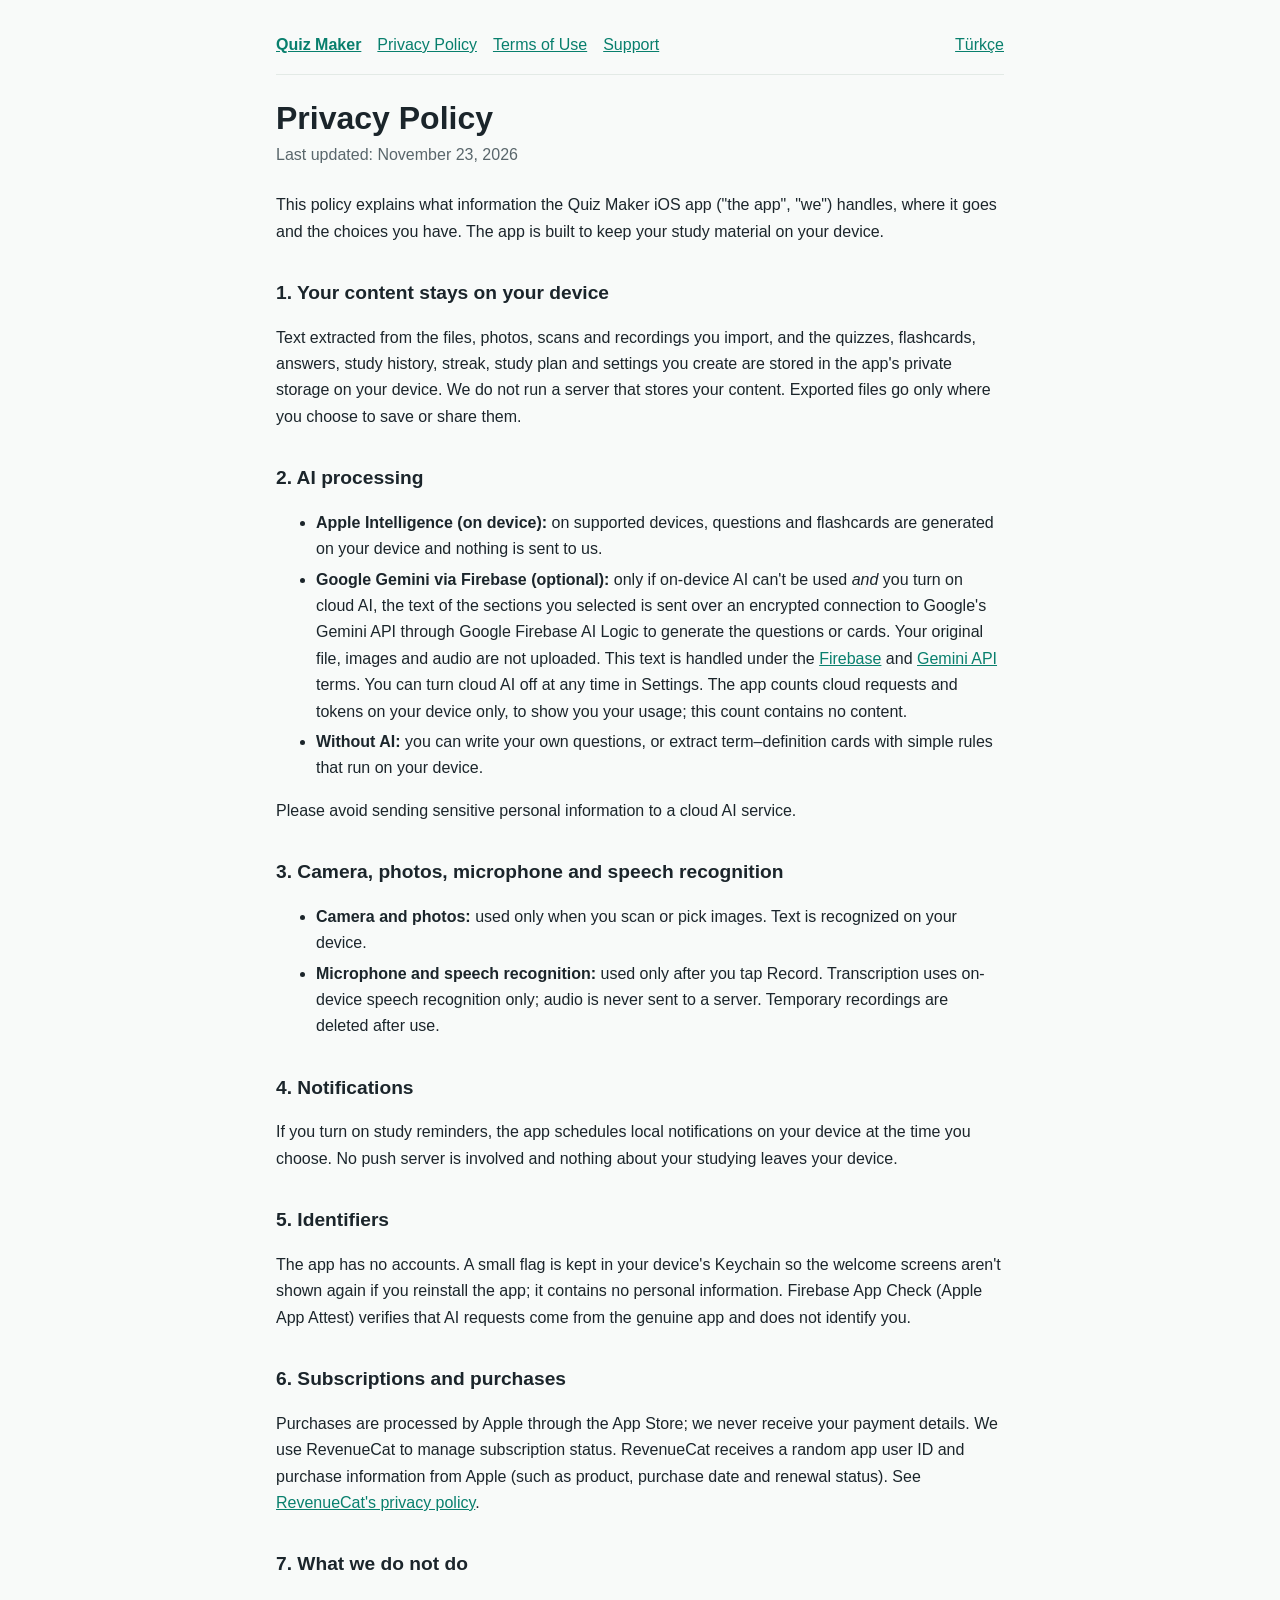
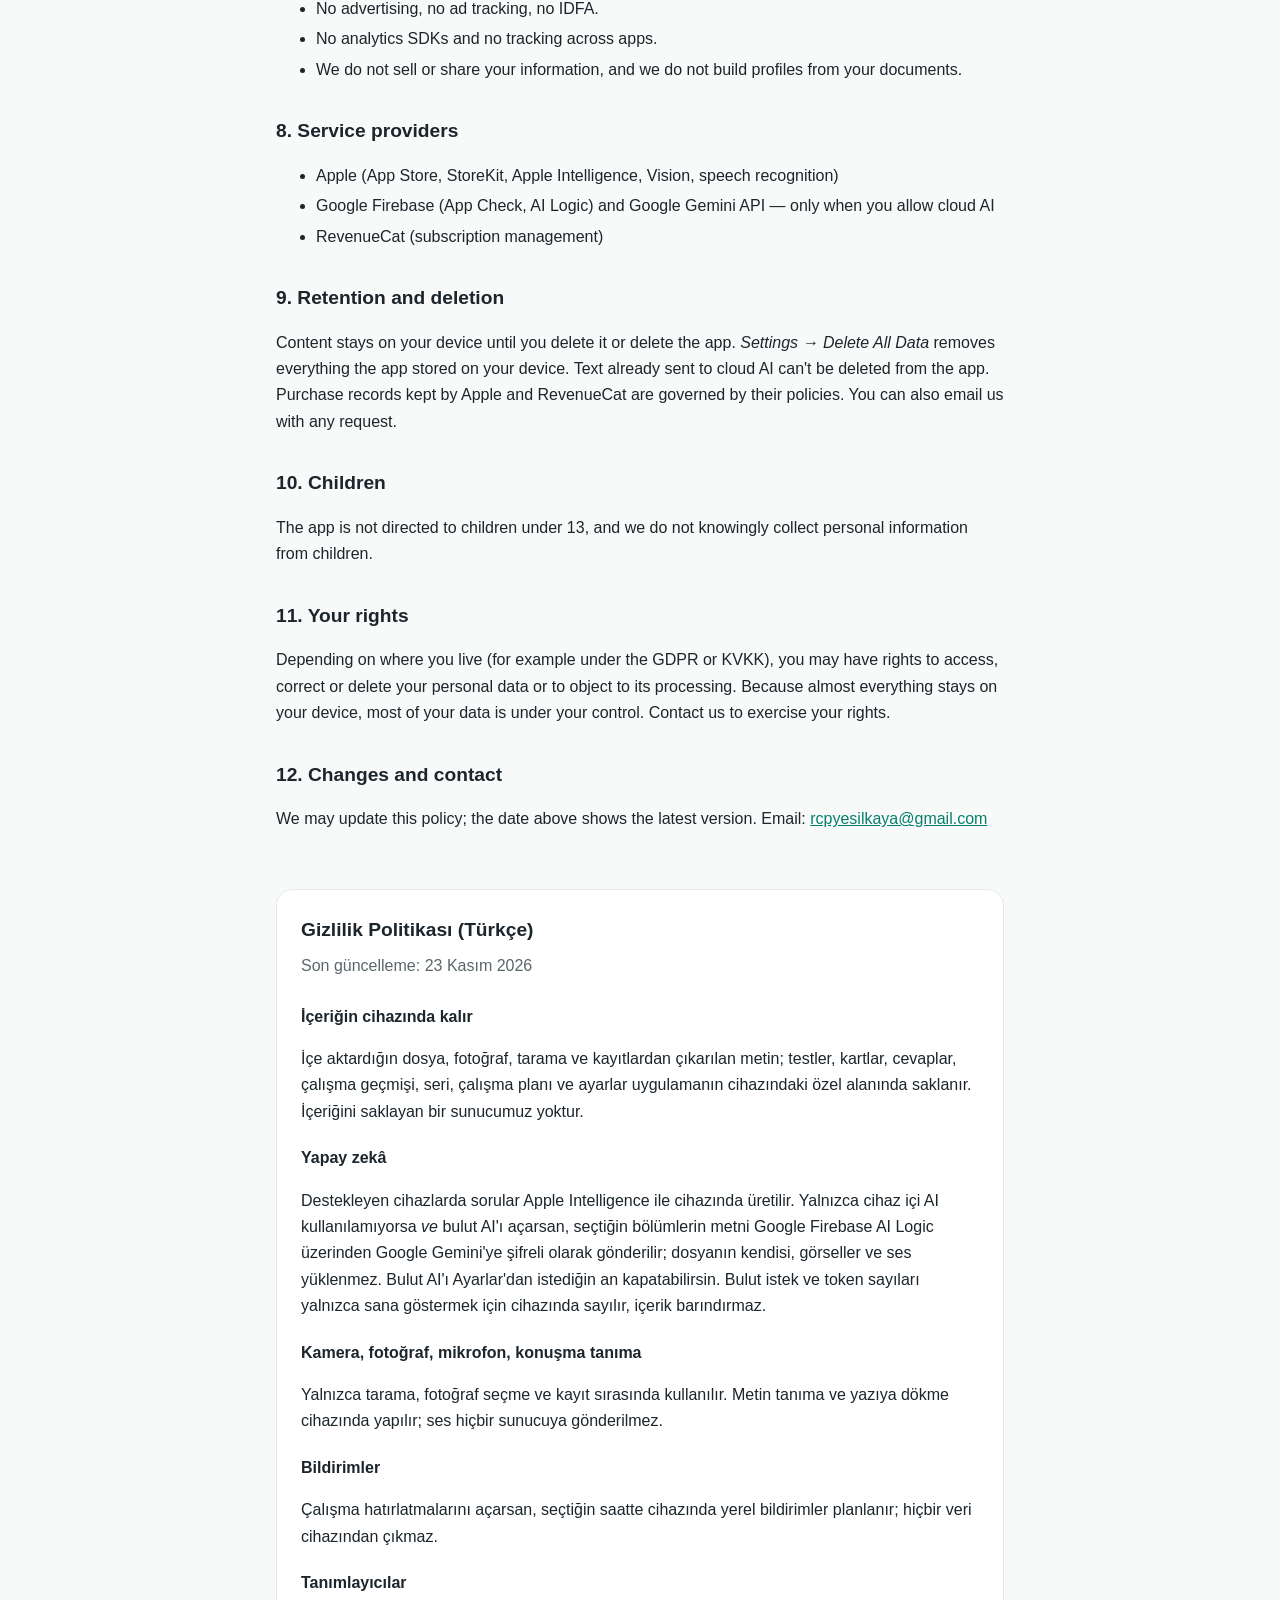
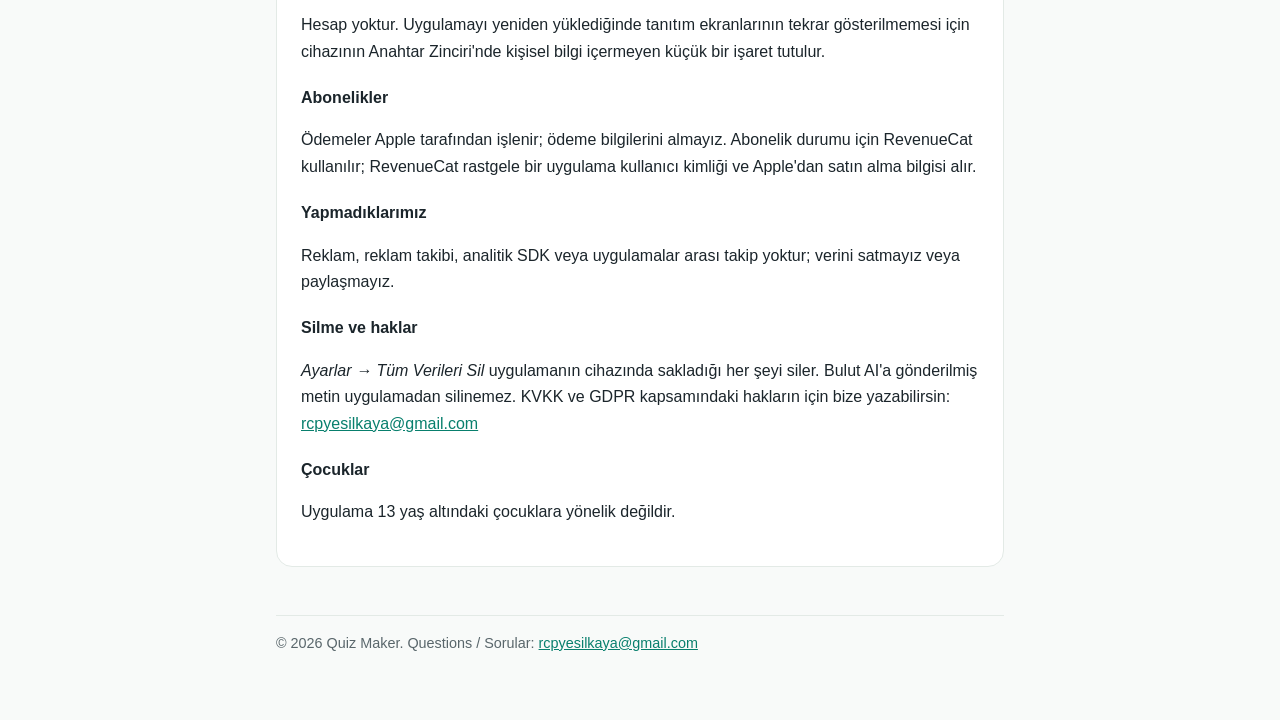
==== privacy.html @ 0ccd1da4 "Add Quiz Maker privacy policy, terms of use and support pages Co-Authored-By: Claude Opus 5.5 <norep" ====
<!doctype html><html lang="en"><head><meta charset="utf-8"><meta name="viewport" content="width=device-width,initial-scale=1"><title>Privacy Policy – Quiz Maker</title><link rel="stylesheet" href="style.css"></head><body><main><nav><a href="./">Quiz Maker</a><a href="privacy.html">Privacy Policy</a><a href="terms.html">Terms of Use</a><a href="support.html">Support</a><a href="#tr" class="lang">Türkçe</a></nav>
<h1>Privacy Policy</h1><p class="meta">Last updated: November 23, 2026</p>
<p>This policy explains what information the Quiz Maker iOS app ("the app", "we") handles, where it goes and the choices you have. The app is built to keep your study material on your device.</p>

<h2>1. Your content stays on your device</h2>
<p>Text extracted from the files, photos, scans and recordings you import, and the quizzes, flashcards, answers, study history, streak, study plan and settings you create are stored in the app's private storage on your device. We do not run a server that stores your content. Exported files go only where you choose to save or share them.</p>

<h2>2. AI processing</h2>
<ul>
<li><strong>Apple Intelligence (on device):</strong> on supported devices, questions and flashcards are generated on your device and nothing is sent to us.</li>
<li><strong>Google Gemini via Firebase (optional):</strong> only if on-device AI can't be used <em>and</em> you turn on cloud AI, the text of the sections you selected is sent over an encrypted connection to Google's Gemini API through Google Firebase AI Logic to generate the questions or cards. Your original file, images and audio are not uploaded. This text is handled under the <a href="https://firebase.google.com/support/privacy">Firebase</a> and <a href="https://ai.google.dev/gemini-api/terms">Gemini API</a> terms. You can turn cloud AI off at any time in Settings. The app counts cloud requests and tokens on your device only, to show you your usage; this count contains no content.</li>
<li><strong>Without AI:</strong> you can write your own questions, or extract term–definition cards with simple rules that run on your device.</li>
</ul>
<p>Please avoid sending sensitive personal information to a cloud AI service.</p>

<h2>3. Camera, photos, microphone and speech recognition</h2>
<ul>
<li><strong>Camera and photos:</strong> used only when you scan or pick images. Text is recognized on your device.</li>
<li><strong>Microphone and speech recognition:</strong> used only after you tap Record. Transcription uses on-device speech recognition only; audio is never sent to a server. Temporary recordings are deleted after use.</li>
</ul>

<h2>4. Notifications</h2>
<p>If you turn on study reminders, the app schedules local notifications on your device at the time you choose. No push server is involved and nothing about your studying leaves your device.</p>

<h2>5. Identifiers</h2>
<p>The app has no accounts. A small flag is kept in your device's Keychain so the welcome screens aren't shown again if you reinstall the app; it contains no personal information. Firebase App Check (Apple App Attest) verifies that AI requests come from the genuine app and does not identify you.</p>

<h2>6. Subscriptions and purchases</h2>
<p>Purchases are processed by Apple through the App Store; we never receive your payment details. We use RevenueCat to manage subscription status. RevenueCat receives a random app user ID and purchase information from Apple (such as product, purchase date and renewal status). See <a href="https://www.revenuecat.com/privacy">RevenueCat's privacy policy</a>.</p>

<h2>7. What we do not do</h2>
<ul><li>No advertising, no ad tracking, no IDFA.</li><li>No analytics SDKs and no tracking across apps.</li><li>We do not sell or share your information, and we do not build profiles from your documents.</li></ul>

<h2>8. Service providers</h2>
<ul><li>Apple (App Store, StoreKit, Apple Intelligence, Vision, speech recognition)</li><li>Google Firebase (App Check, AI Logic) and Google Gemini API — only when you allow cloud AI</li><li>RevenueCat (subscription management)</li></ul>

<h2>9. Retention and deletion</h2>
<p>Content stays on your device until you delete it or delete the app. <em>Settings → Delete All Data</em> removes everything the app stored on your device. Text already sent to cloud AI can't be deleted from the app. Purchase records kept by Apple and RevenueCat are governed by their policies. You can also email us with any request.</p>

<h2>10. Children</h2>
<p>The app is not directed to children under 13, and we do not knowingly collect personal information from children.</p>

<h2>11. Your rights</h2>
<p>Depending on where you live (for example under the GDPR or KVKK), you may have rights to access, correct or delete your personal data or to object to its processing. Because almost everything stays on your device, most of your data is under your control. Contact us to exercise your rights.</p>

<h2>12. Changes and contact</h2>
<p>We may update this policy; the date above shows the latest version. Email: <a href="mailto:rcpyesilkaya@gmail.com">rcpyesilkaya@gmail.com</a></p>

<section class="tr" id="tr"><h2>Gizlilik Politikası (Türkçe)</h2><p class="meta">Son güncelleme: 23 Kasım 2026</p>
<h3>İçeriğin cihazında kalır</h3><p>İçe aktardığın dosya, fotoğraf, tarama ve kayıtlardan çıkarılan metin; testler, kartlar, cevaplar, çalışma geçmişi, seri, çalışma planı ve ayarlar uygulamanın cihazındaki özel alanında saklanır. İçeriğini saklayan bir sunucumuz yoktur.</p>
<h3>Yapay zekâ</h3><p>Destekleyen cihazlarda sorular Apple Intelligence ile cihazında üretilir. Yalnızca cihaz içi AI kullanılamıyorsa <em>ve</em> bulut AI'ı açarsan, seçtiğin bölümlerin metni Google Firebase AI Logic üzerinden Google Gemini'ye şifreli olarak gönderilir; dosyanın kendisi, görseller ve ses yüklenmez. Bulut AI'ı Ayarlar'dan istediğin an kapatabilirsin. Bulut istek ve token sayıları yalnızca sana göstermek için cihazında sayılır, içerik barındırmaz.</p>
<h3>Kamera, fotoğraf, mikrofon, konuşma tanıma</h3><p>Yalnızca tarama, fotoğraf seçme ve kayıt sırasında kullanılır. Metin tanıma ve yazıya dökme cihazında yapılır; ses hiçbir sunucuya gönderilmez.</p>
<h3>Bildirimler</h3><p>Çalışma hatırlatmalarını açarsan, seçtiğin saatte cihazında yerel bildirimler planlanır; hiçbir veri cihazından çıkmaz.</p>
<h3>Tanımlayıcılar</h3><p>Hesap yoktur. Uygulamayı yeniden yüklediğinde tanıtım ekranlarının tekrar gösterilmemesi için cihazının Anahtar Zinciri'nde kişisel bilgi içermeyen küçük bir işaret tutulur.</p>
<h3>Abonelikler</h3><p>Ödemeler Apple tarafından işlenir; ödeme bilgilerini almayız. Abonelik durumu için RevenueCat kullanılır; RevenueCat rastgele bir uygulama kullanıcı kimliği ve Apple'dan satın alma bilgisi alır.</p>
<h3>Yapmadıklarımız</h3><p>Reklam, reklam takibi, analitik SDK veya uygulamalar arası takip yoktur; verini satmayız veya paylaşmayız.</p>
<h3>Silme ve haklar</h3><p><em>Ayarlar → Tüm Verileri Sil</em> uygulamanın cihazında sakladığı her şeyi siler. Bulut AI'a gönderilmiş metin uygulamadan silinemez. KVKK ve GDPR kapsamındaki hakların için bize yazabilirsin: <a href="mailto:rcpyesilkaya@gmail.com">rcpyesilkaya@gmail.com</a></p>
<h3>Çocuklar</h3><p>Uygulama 13 yaş altındaki çocuklara yönelik değildir.</p></section>
<footer>© 2026 Quiz Maker. Questions / Sorular: <a href="mailto:rcpyesilkaya@gmail.com">rcpyesilkaya@gmail.com</a></footer></main></body></html>
---- style.css ----
:root{--bg:#f8faf9;--card:#fff;--fg:#1b252b;--muted:#59666b;--accent:#087f6d;--soft:#e8f5f1;--line:#e3eae6}
@media (prefers-color-scheme:dark){:root{--bg:#101817;--card:#192321;--fg:#f2f6f4;--muted:#bbc8c3;--accent:#45c5a9;--soft:#173d36;--line:#35443f}}
*{box-sizing:border-box}body{margin:0;background:var(--bg);color:var(--fg);font:16px/1.65 -apple-system,BlinkMacSystemFont,"Segoe UI",Roboto,sans-serif}
main{max-width:760px;margin:0 auto;padding:32px 16px 64px}h1{font-size:2rem;line-height:1.2;margin:0 0 4px}h2{font-size:1.2rem;margin:32px 0 8px}h3{font-size:1rem;margin:20px 0 4px}
.meta{color:var(--muted);margin:0 0 24px}a{color:var(--accent)}nav{display:flex;gap:16px;flex-wrap:wrap;padding-bottom:16px;border-bottom:1px solid var(--line);margin-bottom:24px}
nav a:first-child{font-weight:700}.lang{margin-left:auto}li{margin:4px 0}
.tr{margin-top:56px;padding:24px;background:var(--card);border:1px solid var(--line);border-radius:16px}.tr h2:first-child{margin-top:0}
.hero{padding:28px;border-radius:20px;background:var(--soft);margin-bottom:24px}
footer{margin-top:48px;padding-top:16px;border-top:1px solid var(--line);color:var(--muted);font-size:.9rem}
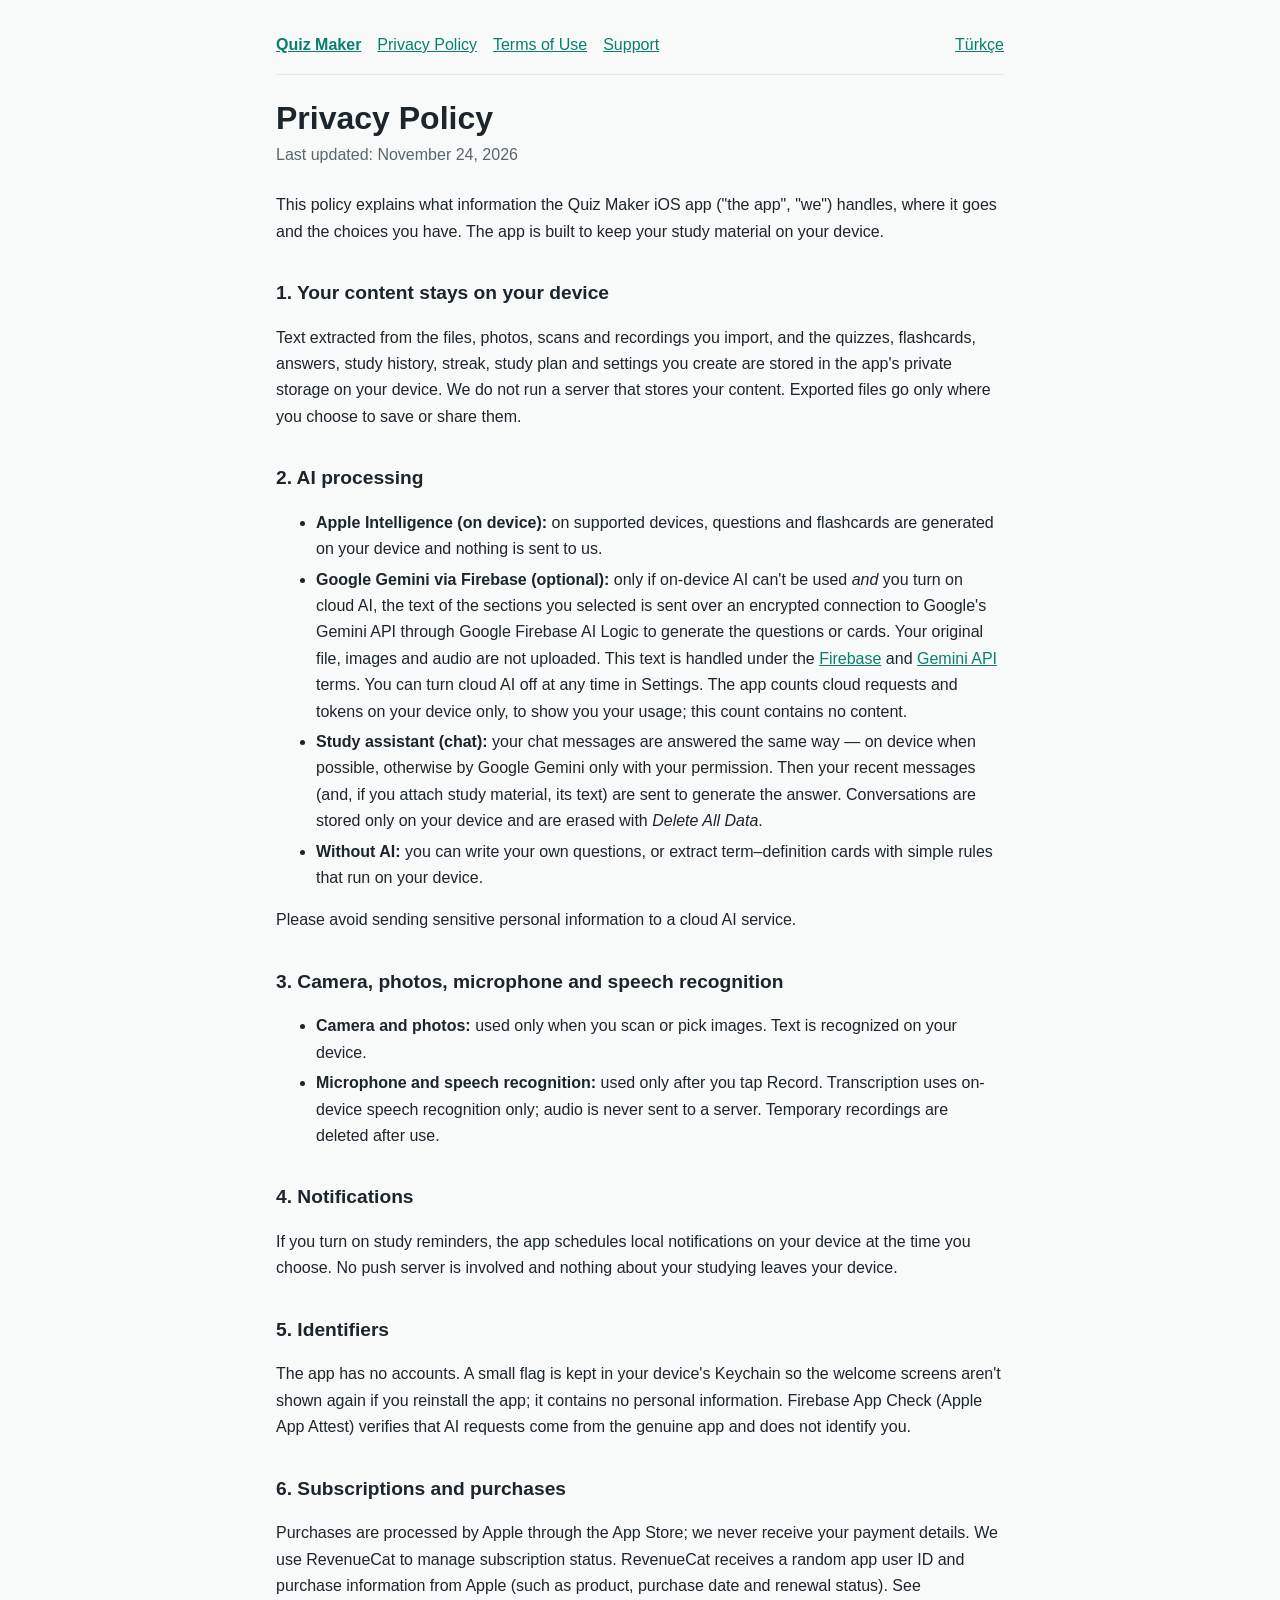
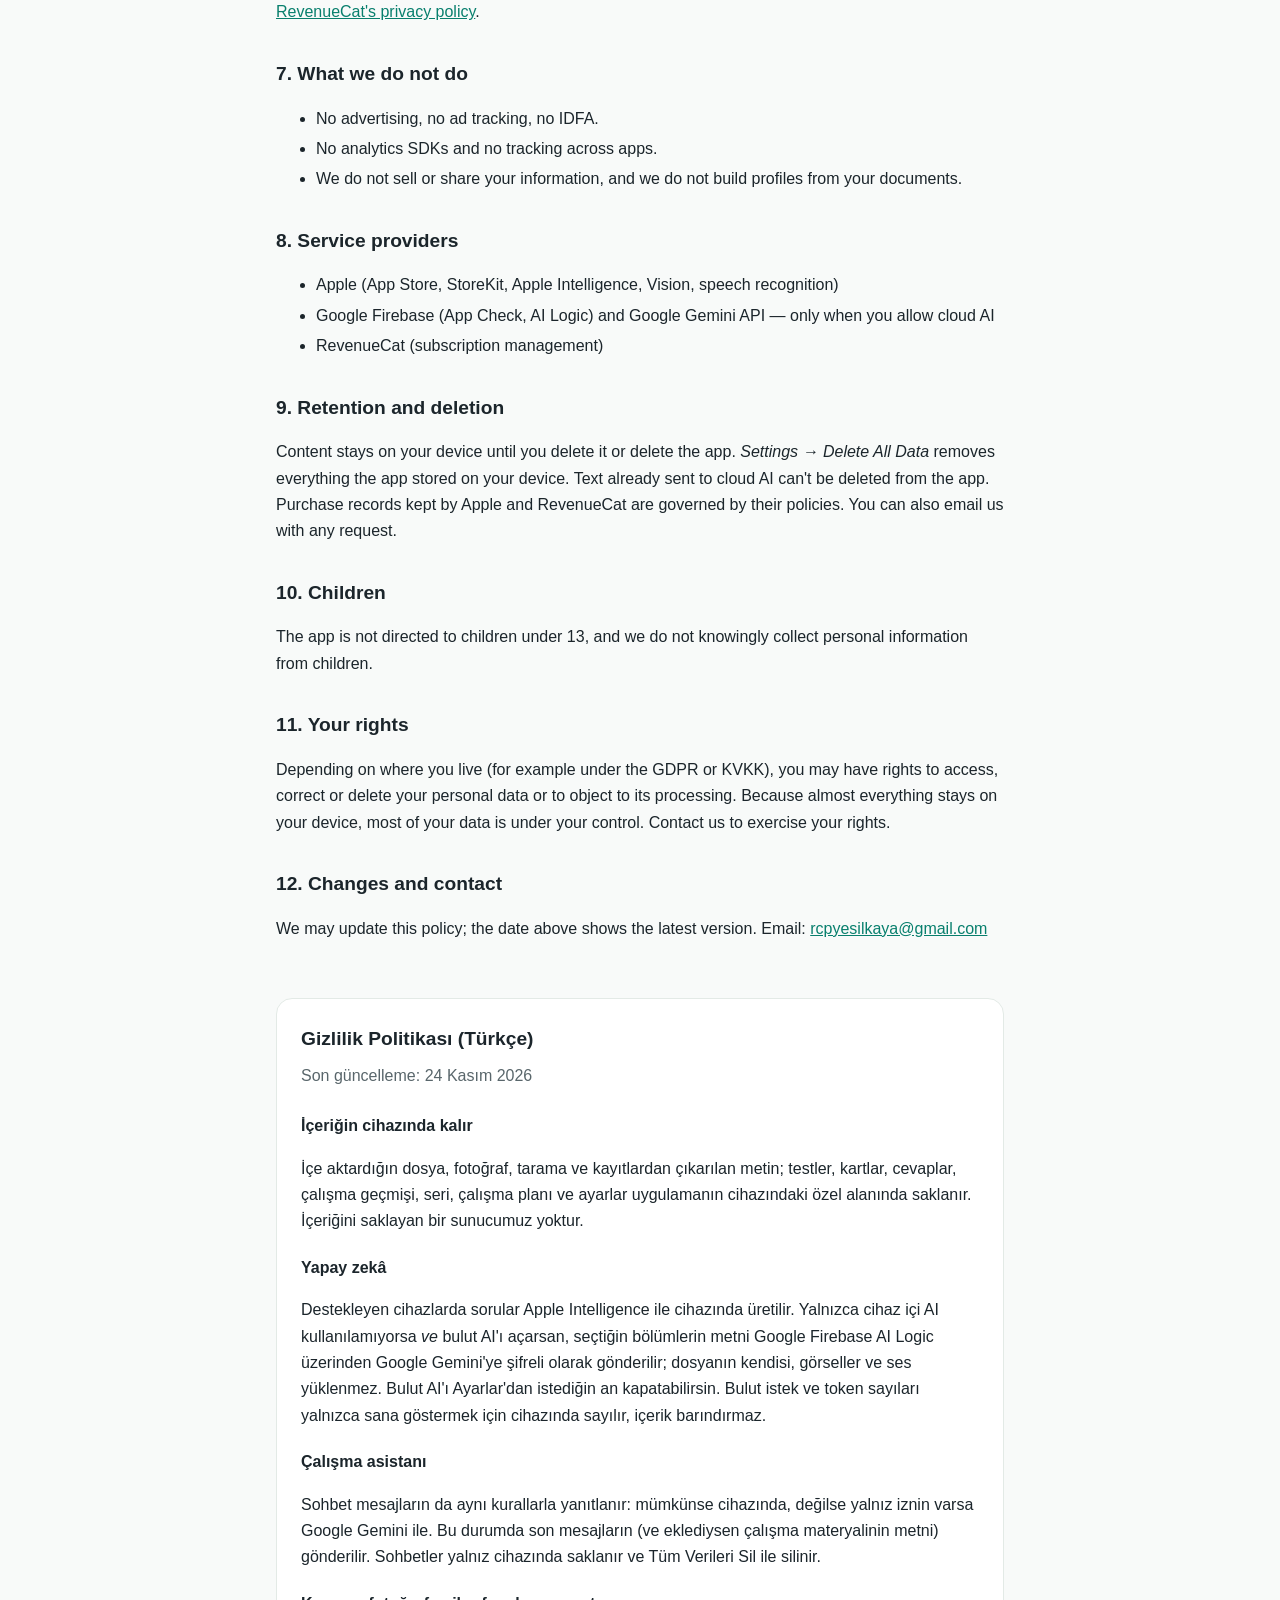
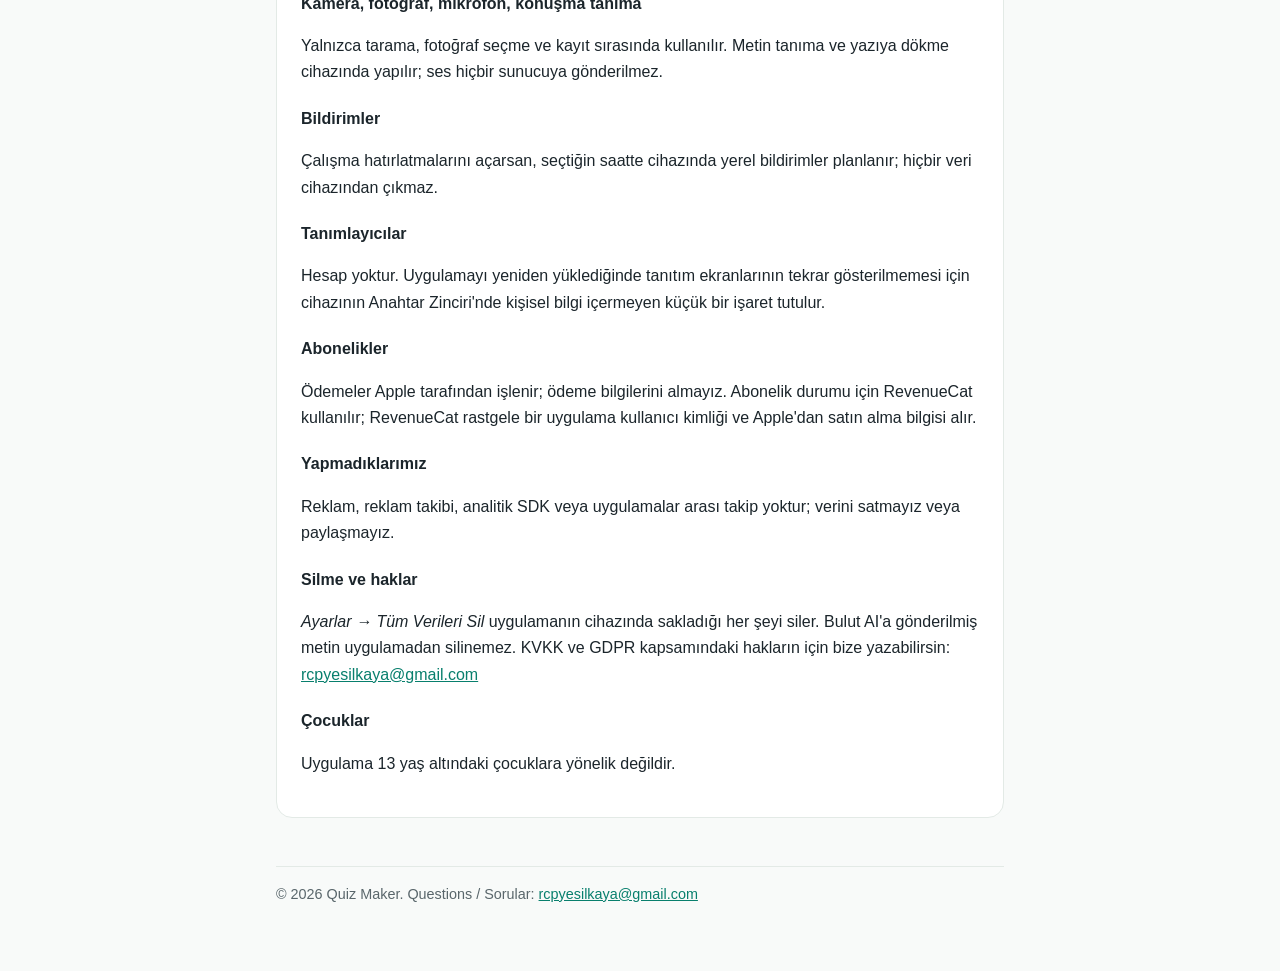
==== commit b0c6cc70: "Describe the study assistant chat in the privacy policy Co-Authored-By: Claude Opus 5.5 <noreply@ant" ====
--- a/privacy.html
+++ b/privacy.html
@@ -1,5 +1,5 @@
 <!doctype html><html lang="en"><head><meta charset="utf-8"><meta name="viewport" content="width=device-width,initial-scale=1"><title>Privacy Policy – Quiz Maker</title><link rel="stylesheet" href="style.css"></head><body><main><nav><a href="./">Quiz Maker</a><a href="privacy.html">Privacy Policy</a><a href="terms.html">Terms of Use</a><a href="support.html">Support</a><a href="#tr" class="lang">Türkçe</a></nav>
-<h1>Privacy Policy</h1><p class="meta">Last updated: November 23, 2026</p>
+<h1>Privacy Policy</h1><p class="meta">Last updated: November 24, 2026</p>
 <p>This policy explains what information the Quiz Maker iOS app ("the app", "we") handles, where it goes and the choices you have. The app is built to keep your study material on your device.</p>
 
 <h2>1. Your content stays on your device</h2>
@@ -9,6 +9,7 @@
 <ul>
 <li><strong>Apple Intelligence (on device):</strong> on supported devices, questions and flashcards are generated on your device and nothing is sent to us.</li>
 <li><strong>Google Gemini via Firebase (optional):</strong> only if on-device AI can't be used <em>and</em> you turn on cloud AI, the text of the sections you selected is sent over an encrypted connection to Google's Gemini API through Google Firebase AI Logic to generate the questions or cards. Your original file, images and audio are not uploaded. This text is handled under the <a href="https://firebase.google.com/support/privacy">Firebase</a> and <a href="https://ai.google.dev/gemini-api/terms">Gemini API</a> terms. You can turn cloud AI off at any time in Settings. The app counts cloud requests and tokens on your device only, to show you your usage; this count contains no content.</li>
+<li><strong>Study assistant (chat):</strong> your chat messages are answered the same way — on device when possible, otherwise by Google Gemini only with your permission. Then your recent messages (and, if you attach study material, its text) are sent to generate the answer. Conversations are stored only on your device and are erased with <em>Delete All Data</em>.</li>
 <li><strong>Without AI:</strong> you can write your own questions, or extract term–definition cards with simple rules that run on your device.</li>
 </ul>
 <p>Please avoid sending sensitive personal information to a cloud AI service.</p>
@@ -46,9 +47,10 @@
 <h2>12. Changes and contact</h2>
 <p>We may update this policy; the date above shows the latest version. Email: <a href="mailto:rcpyesilkaya@gmail.com">rcpyesilkaya@gmail.com</a></p>
 
-<section class="tr" id="tr"><h2>Gizlilik Politikası (Türkçe)</h2><p class="meta">Son güncelleme: 23 Kasım 2026</p>
+<section class="tr" id="tr"><h2>Gizlilik Politikası (Türkçe)</h2><p class="meta">Son güncelleme: 24 Kasım 2026</p>
 <h3>İçeriğin cihazında kalır</h3><p>İçe aktardığın dosya, fotoğraf, tarama ve kayıtlardan çıkarılan metin; testler, kartlar, cevaplar, çalışma geçmişi, seri, çalışma planı ve ayarlar uygulamanın cihazındaki özel alanında saklanır. İçeriğini saklayan bir sunucumuz yoktur.</p>
 <h3>Yapay zekâ</h3><p>Destekleyen cihazlarda sorular Apple Intelligence ile cihazında üretilir. Yalnızca cihaz içi AI kullanılamıyorsa <em>ve</em> bulut AI'ı açarsan, seçtiğin bölümlerin metni Google Firebase AI Logic üzerinden Google Gemini'ye şifreli olarak gönderilir; dosyanın kendisi, görseller ve ses yüklenmez. Bulut AI'ı Ayarlar'dan istediğin an kapatabilirsin. Bulut istek ve token sayıları yalnızca sana göstermek için cihazında sayılır, içerik barındırmaz.</p>
+<h3>Çalışma asistanı</h3><p>Sohbet mesajların da aynı kurallarla yanıtlanır: mümkünse cihazında, değilse yalnız iznin varsa Google Gemini ile. Bu durumda son mesajların (ve eklediysen çalışma materyalinin metni) gönderilir. Sohbetler yalnız cihazında saklanır ve Tüm Verileri Sil ile silinir.</p>
 <h3>Kamera, fotoğraf, mikrofon, konuşma tanıma</h3><p>Yalnızca tarama, fotoğraf seçme ve kayıt sırasında kullanılır. Metin tanıma ve yazıya dökme cihazında yapılır; ses hiçbir sunucuya gönderilmez.</p>
 <h3>Bildirimler</h3><p>Çalışma hatırlatmalarını açarsan, seçtiğin saatte cihazında yerel bildirimler planlanır; hiçbir veri cihazından çıkmaz.</p>
 <h3>Tanımlayıcılar</h3><p>Hesap yoktur. Uygulamayı yeniden yüklediğinde tanıtım ekranlarının tekrar gösterilmemesi için cihazının Anahtar Zinciri'nde kişisel bilgi içermeyen küçük bir işaret tutulur.</p>
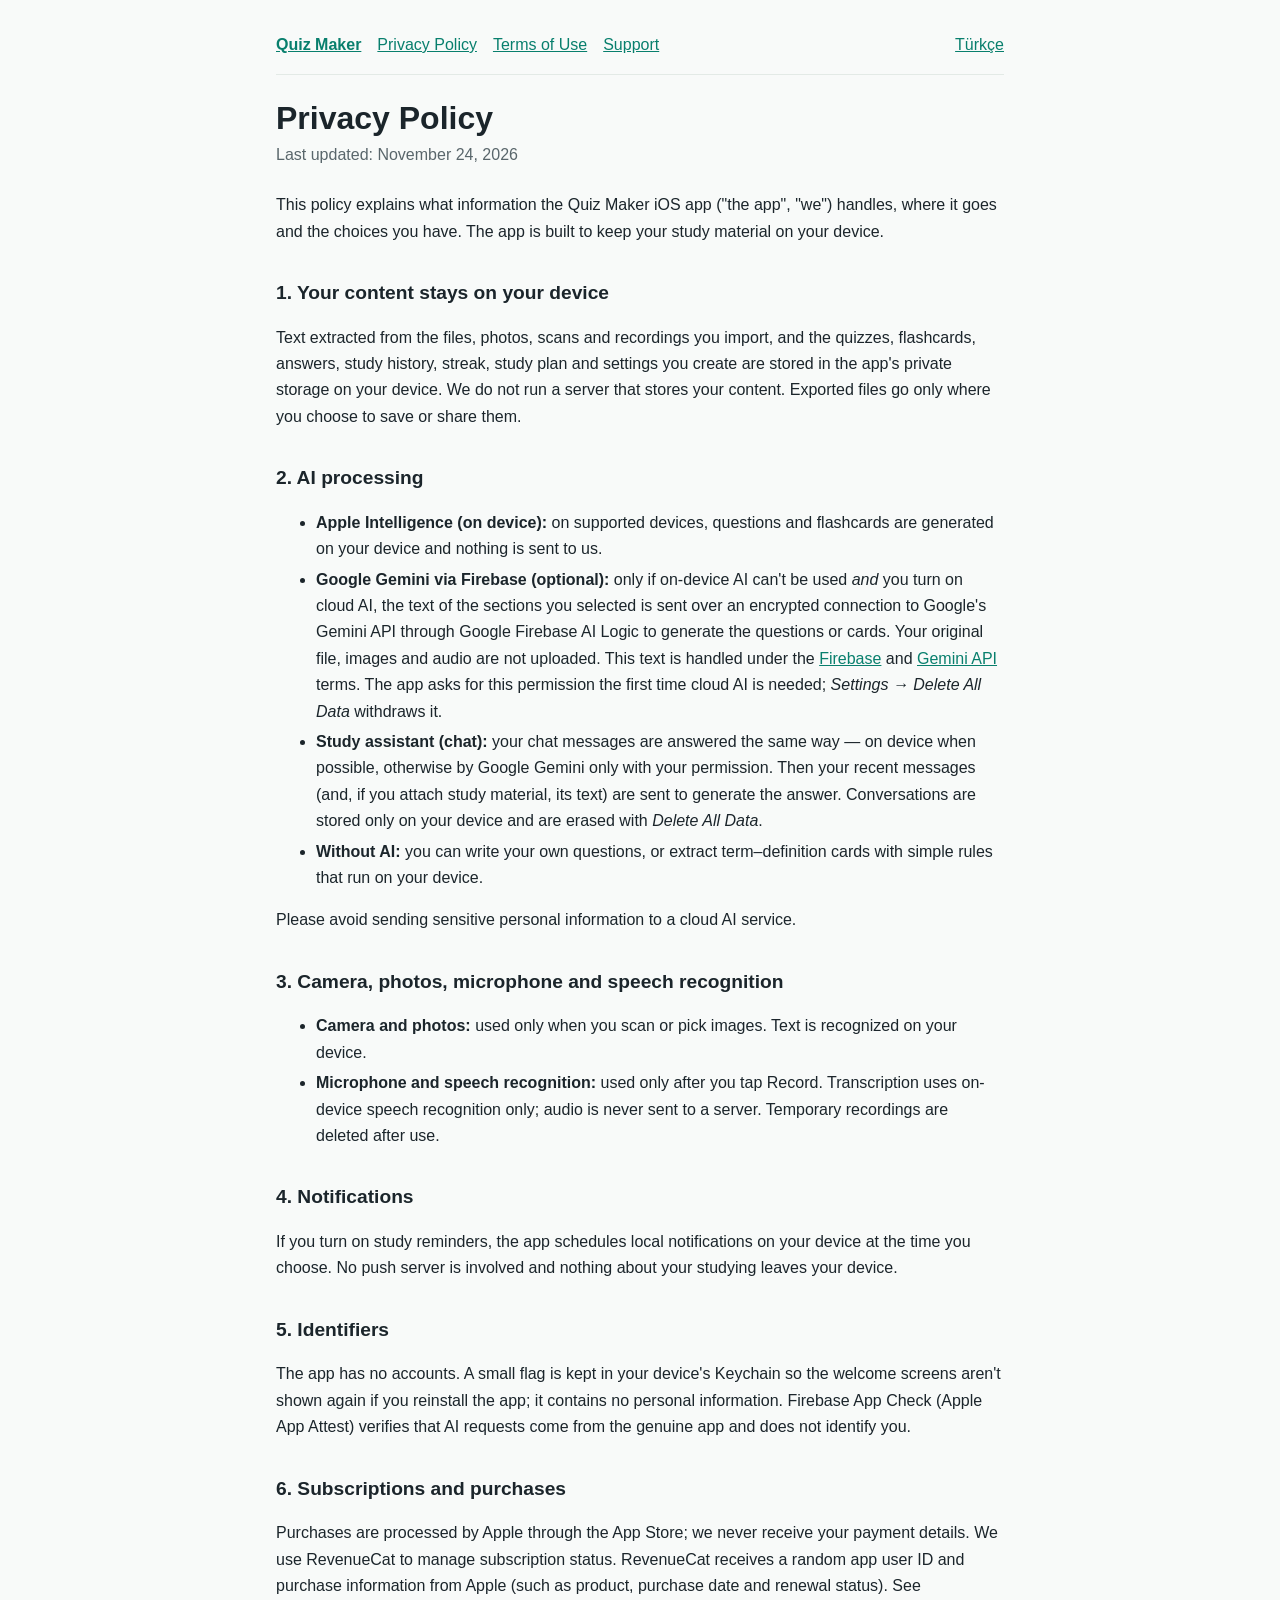
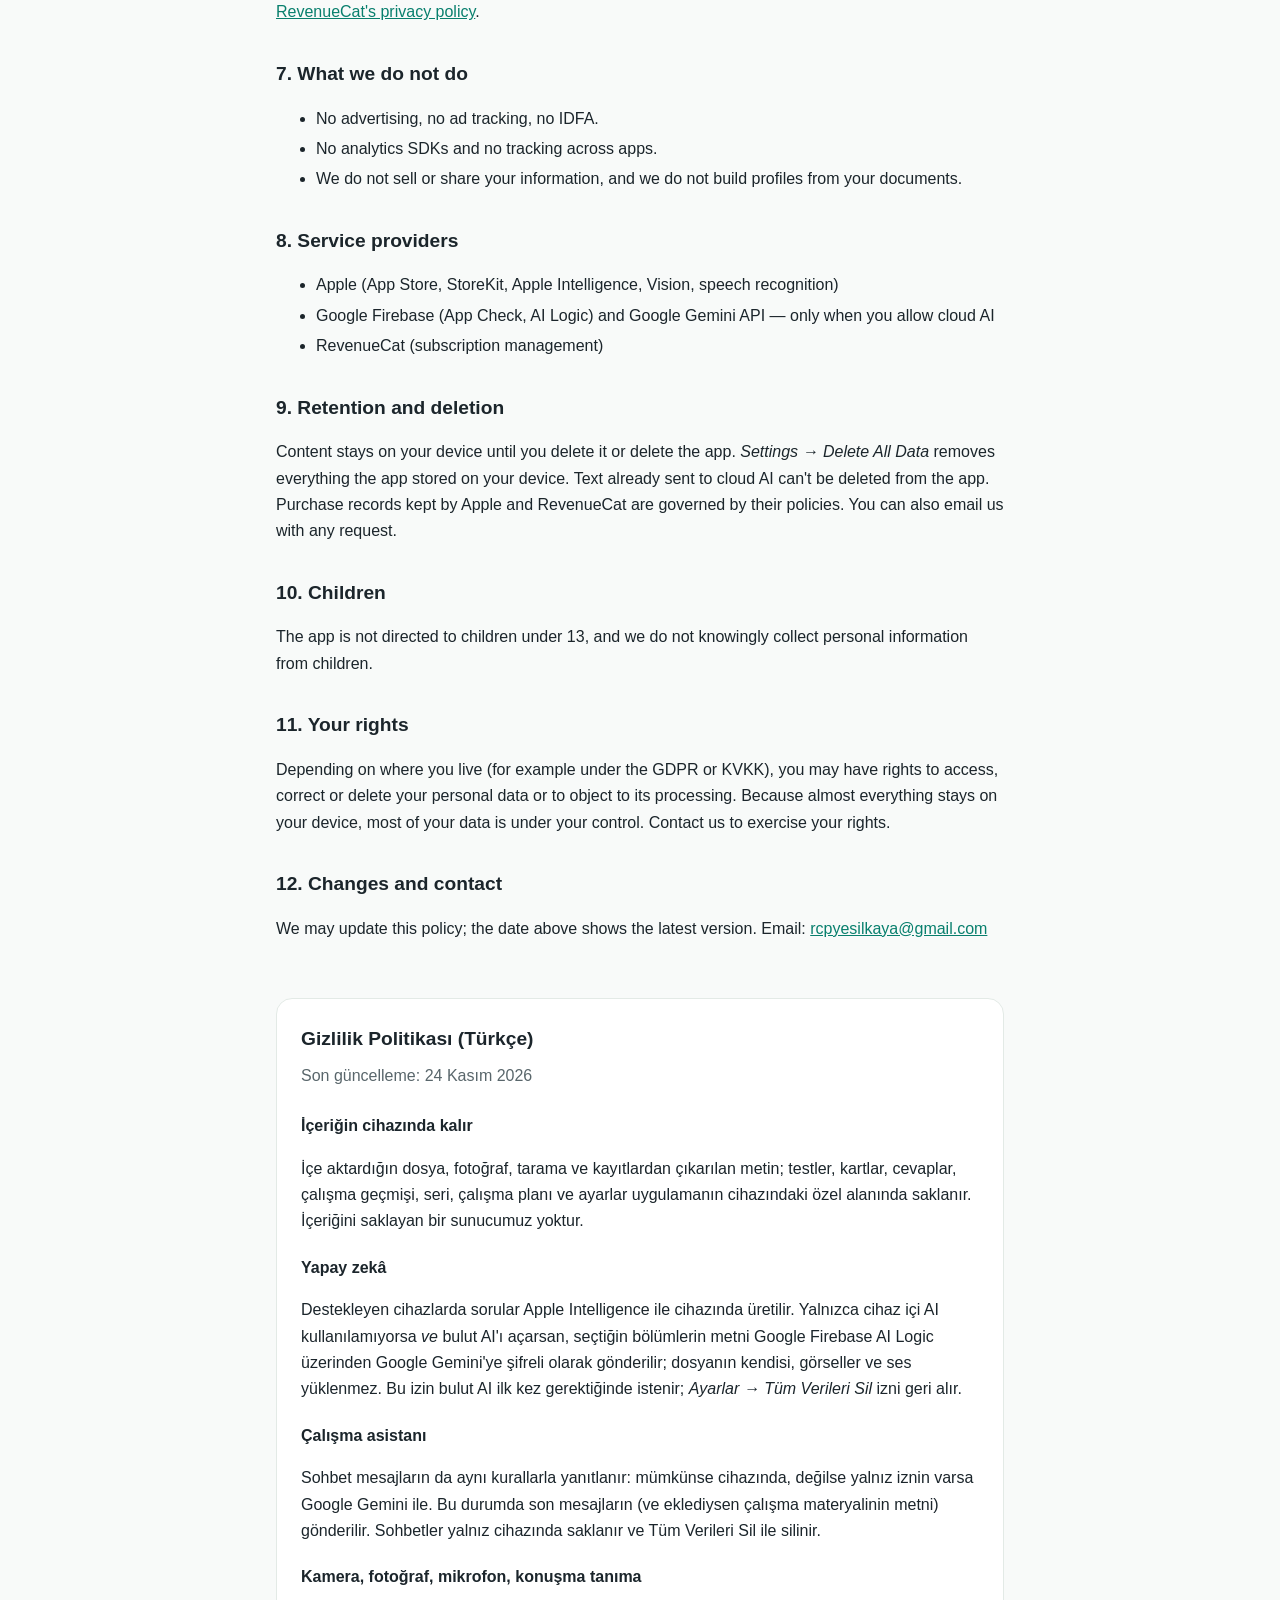
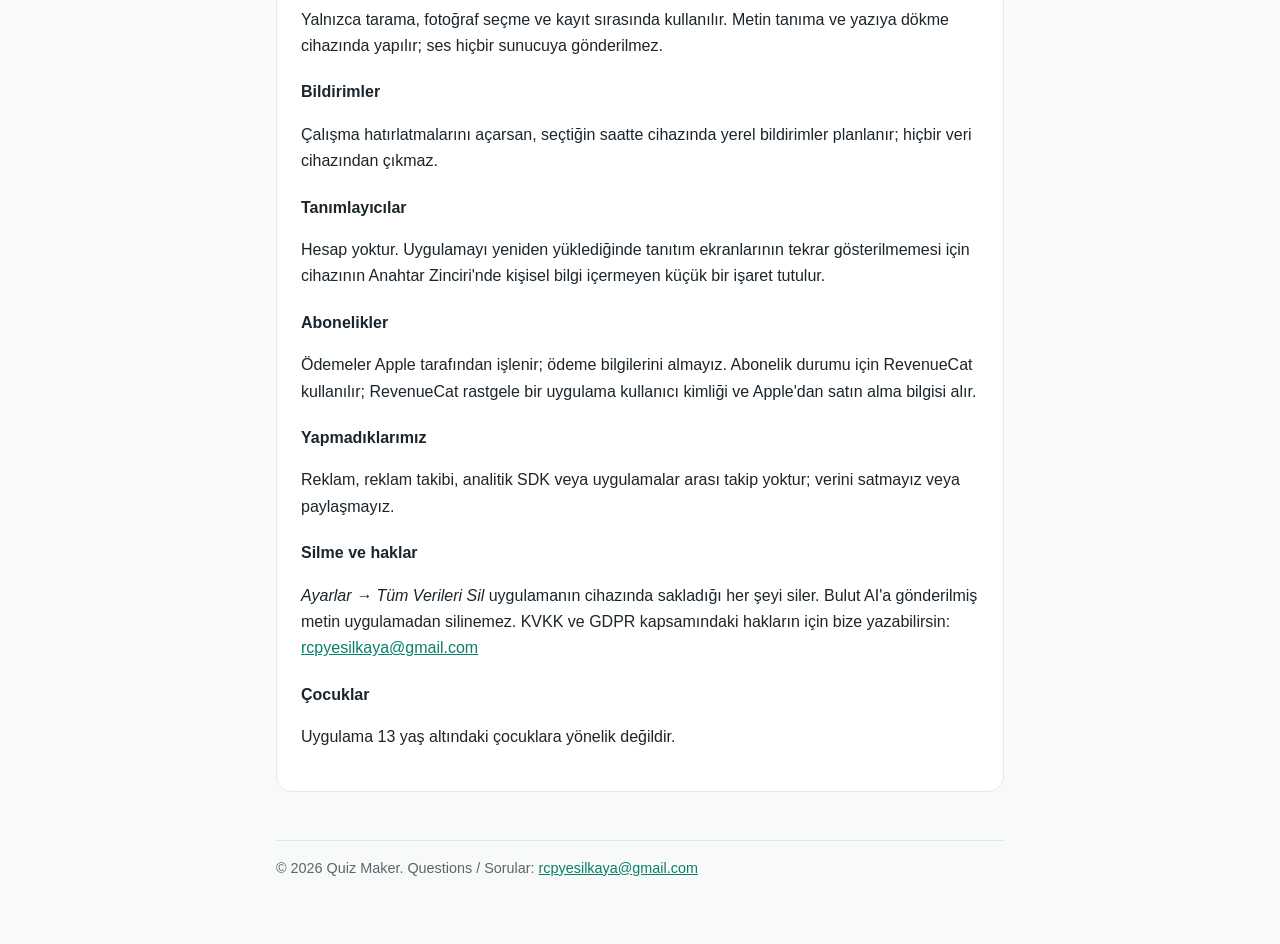
==== commit 29f41cf6: "Explain how to withdraw cloud AI permission Co-Authored-By: Claude Opus 5.5 <noreply@anthropic.com>" ====
--- a/privacy.html
+++ b/privacy.html
@@ -8,7 +8,7 @@
 <h2>2. AI processing</h2>
 <ul>
 <li><strong>Apple Intelligence (on device):</strong> on supported devices, questions and flashcards are generated on your device and nothing is sent to us.</li>
-<li><strong>Google Gemini via Firebase (optional):</strong> only if on-device AI can't be used <em>and</em> you turn on cloud AI, the text of the sections you selected is sent over an encrypted connection to Google's Gemini API through Google Firebase AI Logic to generate the questions or cards. Your original file, images and audio are not uploaded. This text is handled under the <a href="https://firebase.google.com/support/privacy">Firebase</a> and <a href="https://ai.google.dev/gemini-api/terms">Gemini API</a> terms. You can turn cloud AI off at any time in Settings. The app counts cloud requests and tokens on your device only, to show you your usage; this count contains no content.</li>
+<li><strong>Google Gemini via Firebase (optional):</strong> only if on-device AI can't be used <em>and</em> you turn on cloud AI, the text of the sections you selected is sent over an encrypted connection to Google's Gemini API through Google Firebase AI Logic to generate the questions or cards. Your original file, images and audio are not uploaded. This text is handled under the <a href="https://firebase.google.com/support/privacy">Firebase</a> and <a href="https://ai.google.dev/gemini-api/terms">Gemini API</a> terms. The app asks for this permission the first time cloud AI is needed; <em>Settings → Delete All Data</em> withdraws it.</li>
 <li><strong>Study assistant (chat):</strong> your chat messages are answered the same way — on device when possible, otherwise by Google Gemini only with your permission. Then your recent messages (and, if you attach study material, its text) are sent to generate the answer. Conversations are stored only on your device and are erased with <em>Delete All Data</em>.</li>
 <li><strong>Without AI:</strong> you can write your own questions, or extract term–definition cards with simple rules that run on your device.</li>
 </ul>
@@ -49,7 +49,7 @@
 
 <section class="tr" id="tr"><h2>Gizlilik Politikası (Türkçe)</h2><p class="meta">Son güncelleme: 24 Kasım 2026</p>
 <h3>İçeriğin cihazında kalır</h3><p>İçe aktardığın dosya, fotoğraf, tarama ve kayıtlardan çıkarılan metin; testler, kartlar, cevaplar, çalışma geçmişi, seri, çalışma planı ve ayarlar uygulamanın cihazındaki özel alanında saklanır. İçeriğini saklayan bir sunucumuz yoktur.</p>
-<h3>Yapay zekâ</h3><p>Destekleyen cihazlarda sorular Apple Intelligence ile cihazında üretilir. Yalnızca cihaz içi AI kullanılamıyorsa <em>ve</em> bulut AI'ı açarsan, seçtiğin bölümlerin metni Google Firebase AI Logic üzerinden Google Gemini'ye şifreli olarak gönderilir; dosyanın kendisi, görseller ve ses yüklenmez. Bulut AI'ı Ayarlar'dan istediğin an kapatabilirsin. Bulut istek ve token sayıları yalnızca sana göstermek için cihazında sayılır, içerik barındırmaz.</p>
+<h3>Yapay zekâ</h3><p>Destekleyen cihazlarda sorular Apple Intelligence ile cihazında üretilir. Yalnızca cihaz içi AI kullanılamıyorsa <em>ve</em> bulut AI'ı açarsan, seçtiğin bölümlerin metni Google Firebase AI Logic üzerinden Google Gemini'ye şifreli olarak gönderilir; dosyanın kendisi, görseller ve ses yüklenmez. Bu izin bulut AI ilk kez gerektiğinde istenir; <em>Ayarlar → Tüm Verileri Sil</em> izni geri alır.</p>
 <h3>Çalışma asistanı</h3><p>Sohbet mesajların da aynı kurallarla yanıtlanır: mümkünse cihazında, değilse yalnız iznin varsa Google Gemini ile. Bu durumda son mesajların (ve eklediysen çalışma materyalinin metni) gönderilir. Sohbetler yalnız cihazında saklanır ve Tüm Verileri Sil ile silinir.</p>
 <h3>Kamera, fotoğraf, mikrofon, konuşma tanıma</h3><p>Yalnızca tarama, fotoğraf seçme ve kayıt sırasında kullanılır. Metin tanıma ve yazıya dökme cihazında yapılır; ses hiçbir sunucuya gönderilmez.</p>
 <h3>Bildirimler</h3><p>Çalışma hatırlatmalarını açarsan, seçtiğin saatte cihazında yerel bildirimler planlanır; hiçbir veri cihazından çıkmaz.</p>
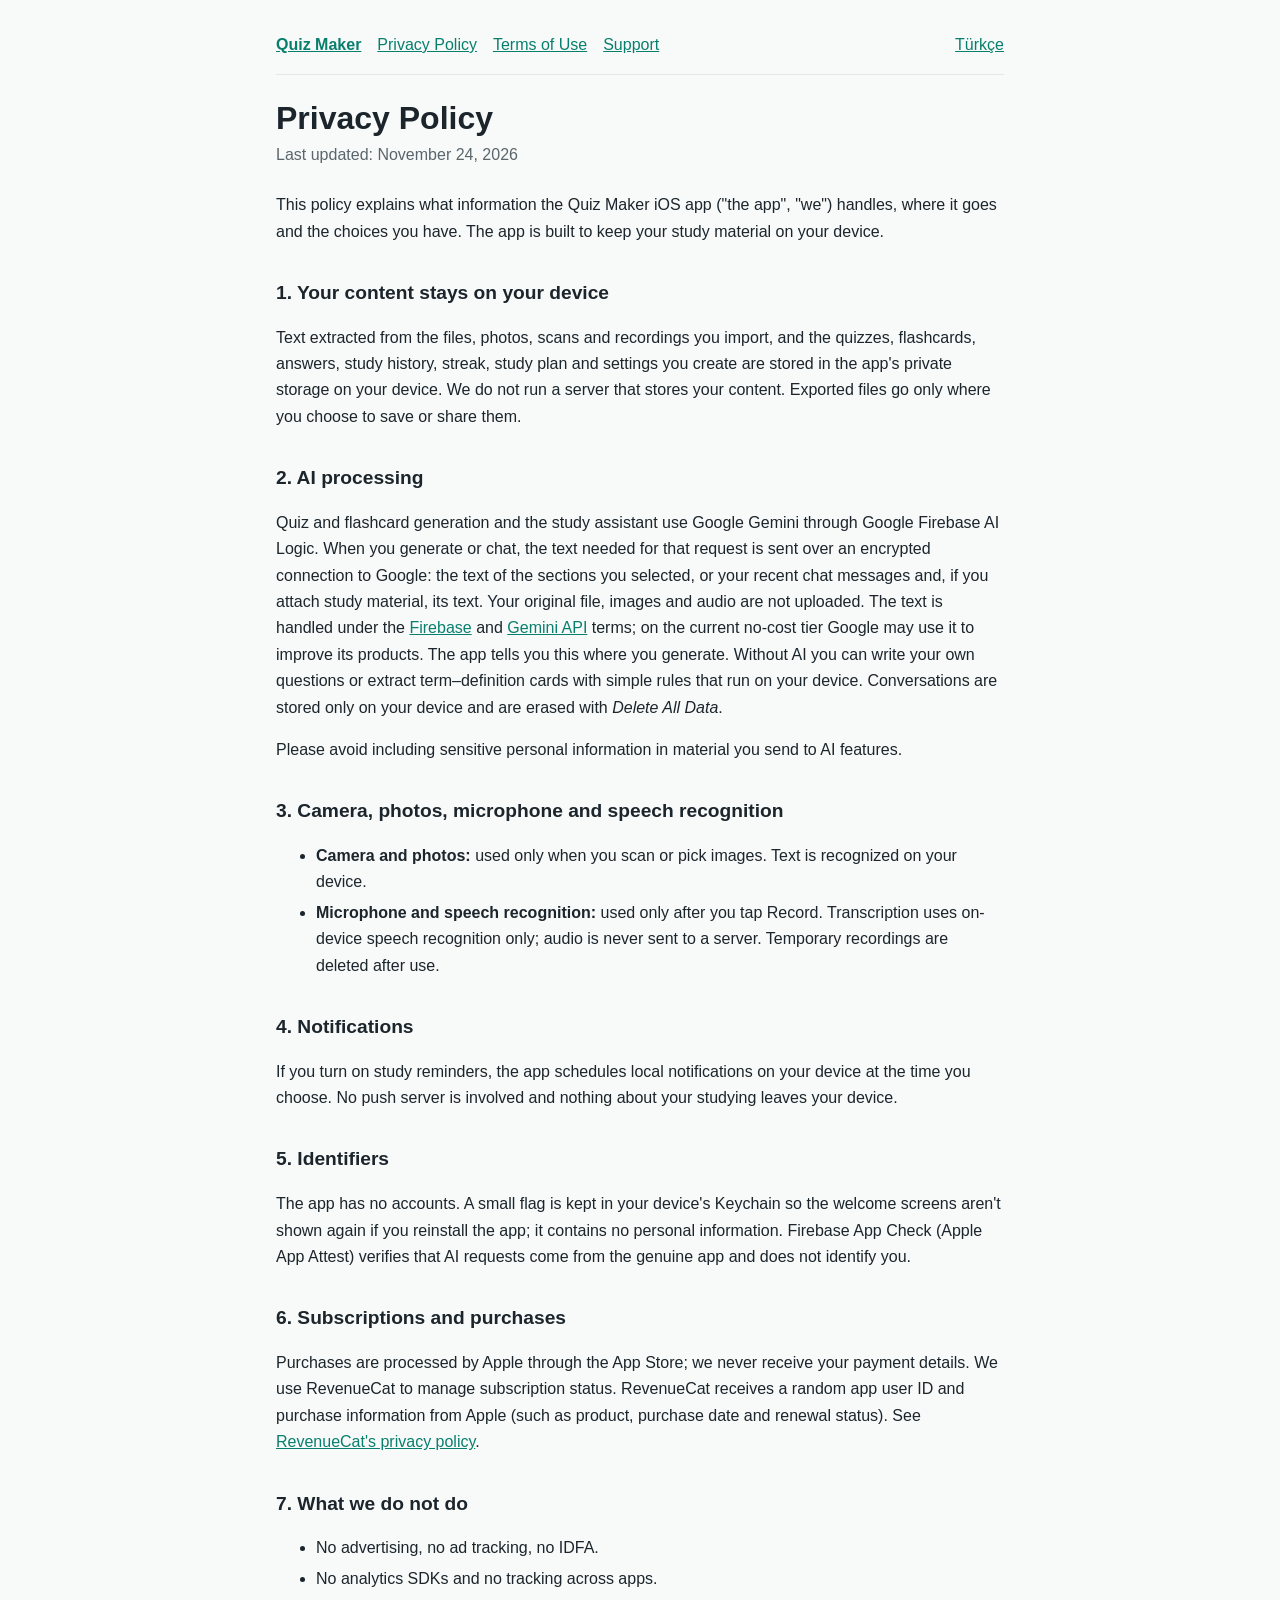
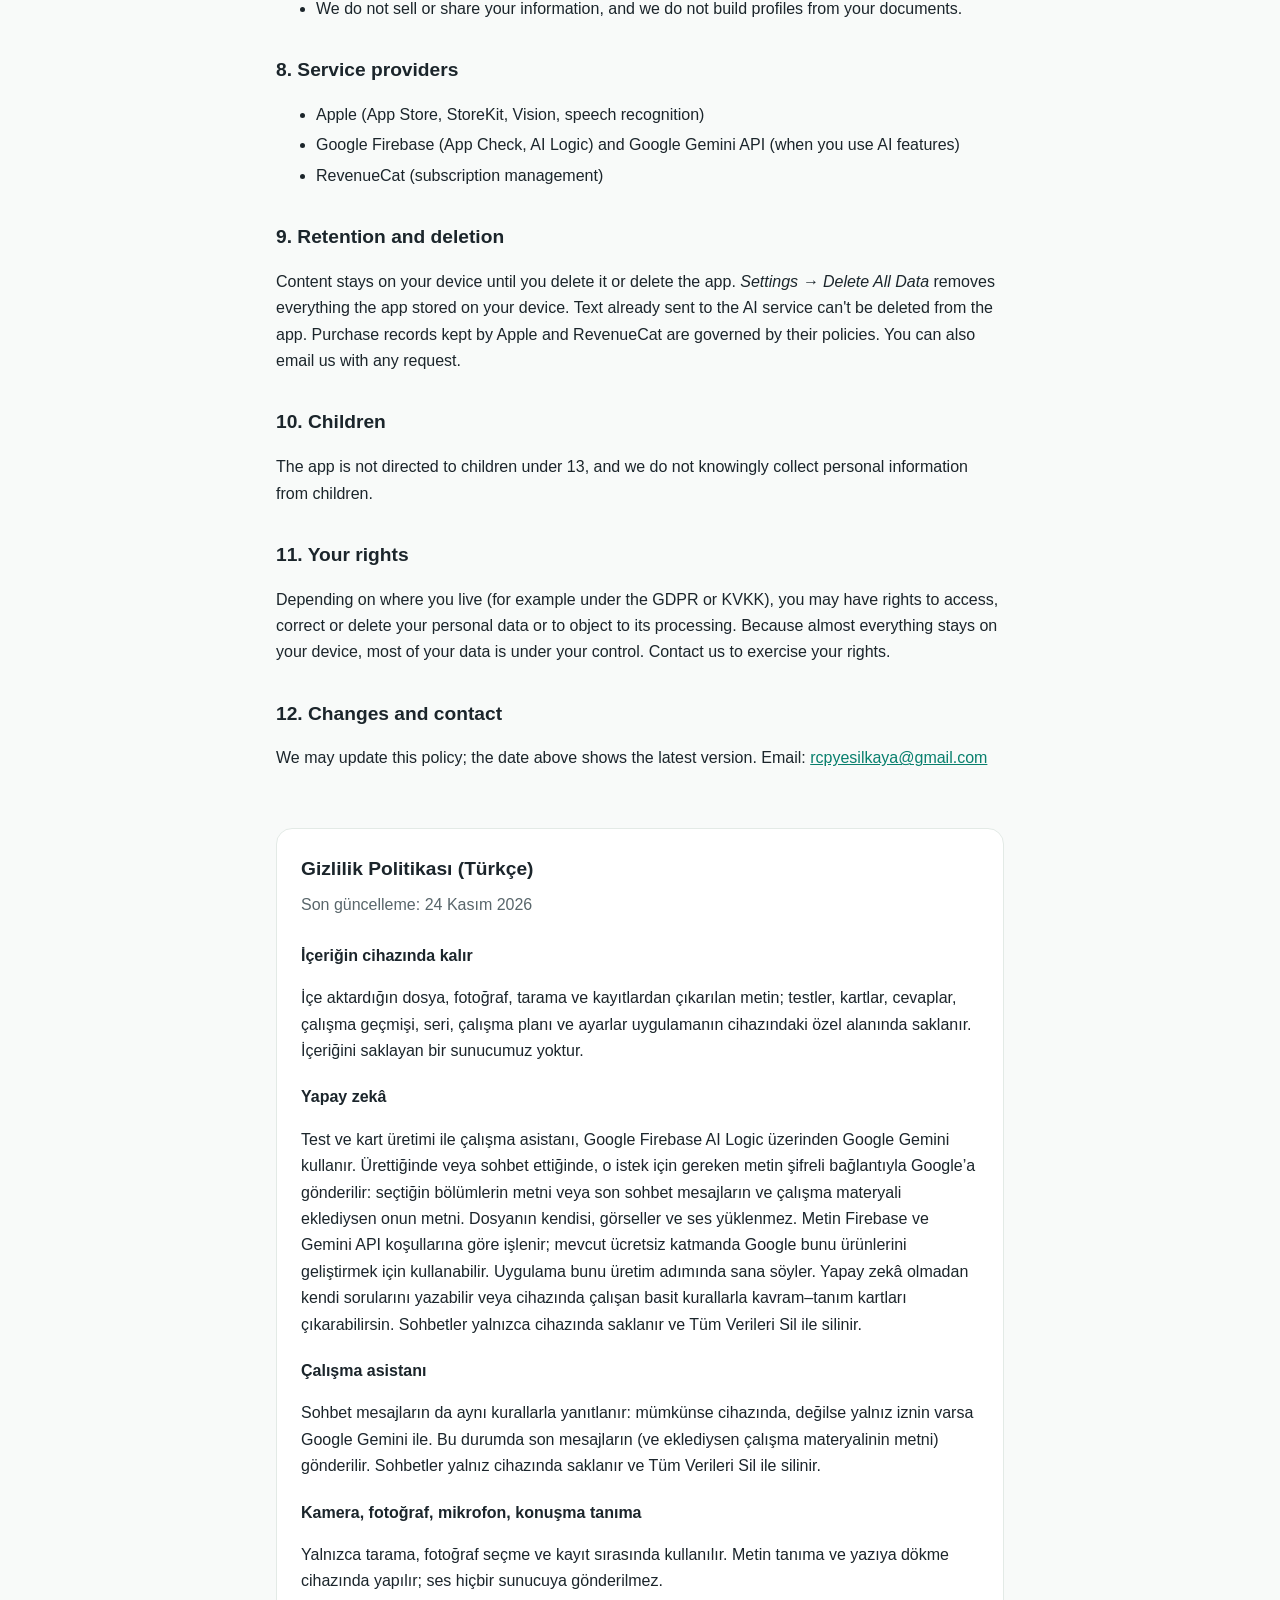
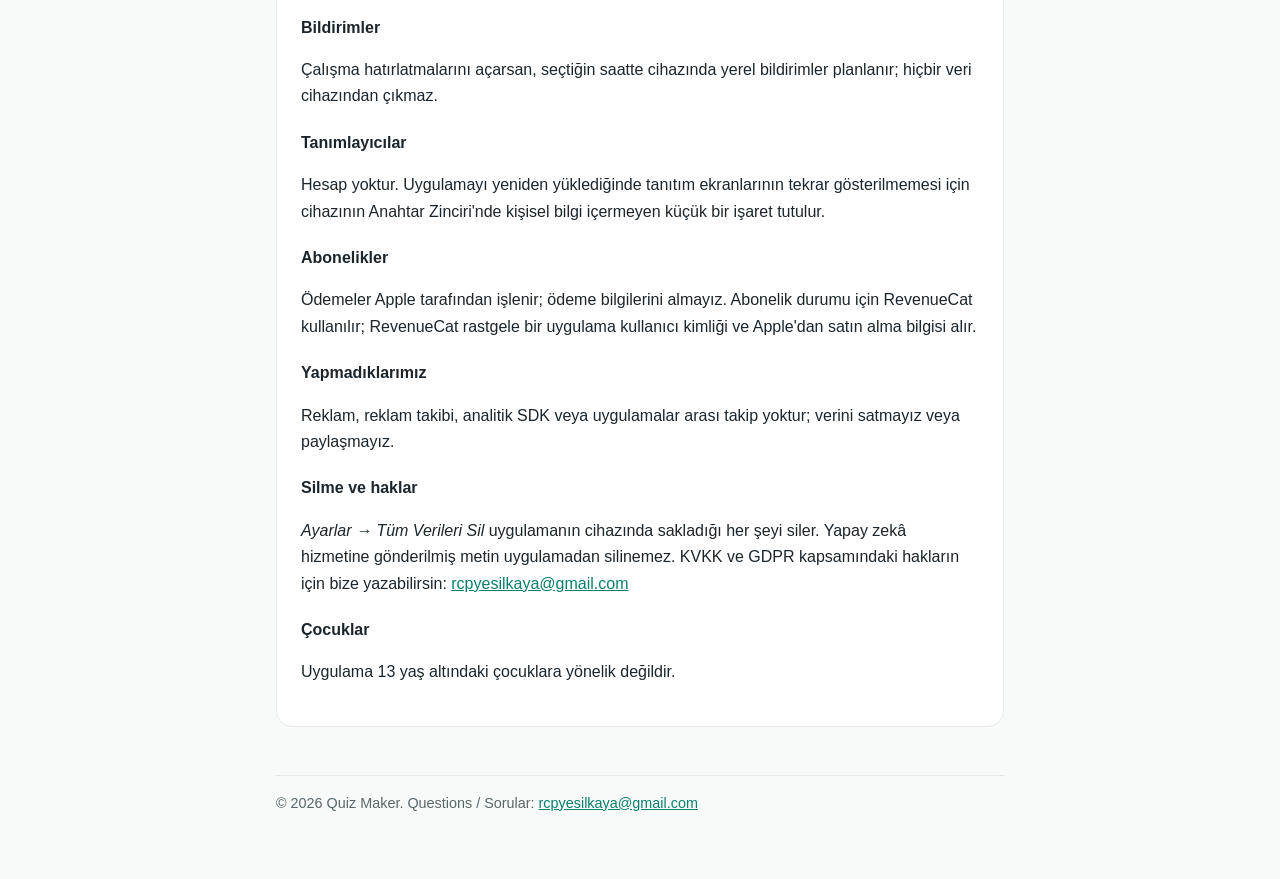
==== commit 8f7c993f: "Describe Gemini-only AI processing Co-Authored-By: Claude Sonnet 5.5 <noreply@anthropic.com>" ====
--- a/privacy.html
+++ b/privacy.html
@@ -6,13 +6,8 @@
 <p>Text extracted from the files, photos, scans and recordings you import, and the quizzes, flashcards, answers, study history, streak, study plan and settings you create are stored in the app's private storage on your device. We do not run a server that stores your content. Exported files go only where you choose to save or share them.</p>
 
 <h2>2. AI processing</h2>
-<ul>
-<li><strong>Apple Intelligence (on device):</strong> on supported devices, questions and flashcards are generated on your device and nothing is sent to us.</li>
-<li><strong>Google Gemini via Firebase (optional):</strong> only if on-device AI can't be used <em>and</em> you turn on cloud AI, the text of the sections you selected is sent over an encrypted connection to Google's Gemini API through Google Firebase AI Logic to generate the questions or cards. Your original file, images and audio are not uploaded. This text is handled under the <a href="https://firebase.google.com/support/privacy">Firebase</a> and <a href="https://ai.google.dev/gemini-api/terms">Gemini API</a> terms. The app asks for this permission the first time cloud AI is needed; <em>Settings → Delete All Data</em> withdraws it.</li>
-<li><strong>Study assistant (chat):</strong> your chat messages are answered the same way — on device when possible, otherwise by Google Gemini only with your permission. Then your recent messages (and, if you attach study material, its text) are sent to generate the answer. Conversations are stored only on your device and are erased with <em>Delete All Data</em>.</li>
-<li><strong>Without AI:</strong> you can write your own questions, or extract term–definition cards with simple rules that run on your device.</li>
-</ul>
-<p>Please avoid sending sensitive personal information to a cloud AI service.</p>
+<p>Quiz and flashcard generation and the study assistant use Google Gemini through Google Firebase AI Logic. When you generate or chat, the text needed for that request is sent over an encrypted connection to Google: the text of the sections you selected, or your recent chat messages and, if you attach study material, its text. Your original file, images and audio are not uploaded. The text is handled under the <a href="https://firebase.google.com/support/privacy">Firebase</a> and <a href="https://ai.google.dev/gemini-api/terms">Gemini API</a> terms; on the current no-cost tier Google may use it to improve its products. The app tells you this where you generate. Without AI you can write your own questions or extract term–definition cards with simple rules that run on your device. Conversations are stored only on your device and are erased with <em>Delete All Data</em>.</p>
+<p>Please avoid including sensitive personal information in material you send to AI features.</p>
 
 <h2>3. Camera, photos, microphone and speech recognition</h2>
 <ul>
@@ -33,10 +28,10 @@
 <ul><li>No advertising, no ad tracking, no IDFA.</li><li>No analytics SDKs and no tracking across apps.</li><li>We do not sell or share your information, and we do not build profiles from your documents.</li></ul>
 
 <h2>8. Service providers</h2>
-<ul><li>Apple (App Store, StoreKit, Apple Intelligence, Vision, speech recognition)</li><li>Google Firebase (App Check, AI Logic) and Google Gemini API — only when you allow cloud AI</li><li>RevenueCat (subscription management)</li></ul>
+<ul><li>Apple (App Store, StoreKit, Vision, speech recognition)</li><li>Google Firebase (App Check, AI Logic) and Google Gemini API (when you use AI features)</li><li>RevenueCat (subscription management)</li></ul>
 
 <h2>9. Retention and deletion</h2>
-<p>Content stays on your device until you delete it or delete the app. <em>Settings → Delete All Data</em> removes everything the app stored on your device. Text already sent to cloud AI can't be deleted from the app. Purchase records kept by Apple and RevenueCat are governed by their policies. You can also email us with any request.</p>
+<p>Content stays on your device until you delete it or delete the app. <em>Settings → Delete All Data</em> removes everything the app stored on your device. Text already sent to the AI service can't be deleted from the app. Purchase records kept by Apple and RevenueCat are governed by their policies. You can also email us with any request.</p>
 
 <h2>10. Children</h2>
 <p>The app is not directed to children under 13, and we do not knowingly collect personal information from children.</p>
@@ -49,13 +44,13 @@
 
 <section class="tr" id="tr"><h2>Gizlilik Politikası (Türkçe)</h2><p class="meta">Son güncelleme: 24 Kasım 2026</p>
 <h3>İçeriğin cihazında kalır</h3><p>İçe aktardığın dosya, fotoğraf, tarama ve kayıtlardan çıkarılan metin; testler, kartlar, cevaplar, çalışma geçmişi, seri, çalışma planı ve ayarlar uygulamanın cihazındaki özel alanında saklanır. İçeriğini saklayan bir sunucumuz yoktur.</p>
-<h3>Yapay zekâ</h3><p>Destekleyen cihazlarda sorular Apple Intelligence ile cihazında üretilir. Yalnızca cihaz içi AI kullanılamıyorsa <em>ve</em> bulut AI'ı açarsan, seçtiğin bölümlerin metni Google Firebase AI Logic üzerinden Google Gemini'ye şifreli olarak gönderilir; dosyanın kendisi, görseller ve ses yüklenmez. Bu izin bulut AI ilk kez gerektiğinde istenir; <em>Ayarlar → Tüm Verileri Sil</em> izni geri alır.</p>
+<h3>Yapay zekâ</h3><p>Test ve kart üretimi ile çalışma asistanı, Google Firebase AI Logic üzerinden Google Gemini kullanır. Ürettiğinde veya sohbet ettiğinde, o istek için gereken metin şifreli bağlantıyla Google’a gönderilir: seçtiğin bölümlerin metni veya son sohbet mesajların ve çalışma materyali eklediysen onun metni. Dosyanın kendisi, görseller ve ses yüklenmez. Metin Firebase ve Gemini API koşullarına göre işlenir; mevcut ücretsiz katmanda Google bunu ürünlerini geliştirmek için kullanabilir. Uygulama bunu üretim adımında sana söyler. Yapay zekâ olmadan kendi sorularını yazabilir veya cihazında çalışan basit kurallarla kavram–tanım kartları çıkarabilirsin. Sohbetler yalnızca cihazında saklanır ve Tüm Verileri Sil ile silinir.</p>
 <h3>Çalışma asistanı</h3><p>Sohbet mesajların da aynı kurallarla yanıtlanır: mümkünse cihazında, değilse yalnız iznin varsa Google Gemini ile. Bu durumda son mesajların (ve eklediysen çalışma materyalinin metni) gönderilir. Sohbetler yalnız cihazında saklanır ve Tüm Verileri Sil ile silinir.</p>
 <h3>Kamera, fotoğraf, mikrofon, konuşma tanıma</h3><p>Yalnızca tarama, fotoğraf seçme ve kayıt sırasında kullanılır. Metin tanıma ve yazıya dökme cihazında yapılır; ses hiçbir sunucuya gönderilmez.</p>
 <h3>Bildirimler</h3><p>Çalışma hatırlatmalarını açarsan, seçtiğin saatte cihazında yerel bildirimler planlanır; hiçbir veri cihazından çıkmaz.</p>
 <h3>Tanımlayıcılar</h3><p>Hesap yoktur. Uygulamayı yeniden yüklediğinde tanıtım ekranlarının tekrar gösterilmemesi için cihazının Anahtar Zinciri'nde kişisel bilgi içermeyen küçük bir işaret tutulur.</p>
 <h3>Abonelikler</h3><p>Ödemeler Apple tarafından işlenir; ödeme bilgilerini almayız. Abonelik durumu için RevenueCat kullanılır; RevenueCat rastgele bir uygulama kullanıcı kimliği ve Apple'dan satın alma bilgisi alır.</p>
 <h3>Yapmadıklarımız</h3><p>Reklam, reklam takibi, analitik SDK veya uygulamalar arası takip yoktur; verini satmayız veya paylaşmayız.</p>
-<h3>Silme ve haklar</h3><p><em>Ayarlar → Tüm Verileri Sil</em> uygulamanın cihazında sakladığı her şeyi siler. Bulut AI'a gönderilmiş metin uygulamadan silinemez. KVKK ve GDPR kapsamındaki hakların için bize yazabilirsin: <a href="mailto:rcpyesilkaya@gmail.com">rcpyesilkaya@gmail.com</a></p>
+<h3>Silme ve haklar</h3><p><em>Ayarlar → Tüm Verileri Sil</em> uygulamanın cihazında sakladığı her şeyi siler. Yapay zekâ hizmetine gönderilmiş metin uygulamadan silinemez. KVKK ve GDPR kapsamındaki hakların için bize yazabilirsin: <a href="mailto:rcpyesilkaya@gmail.com">rcpyesilkaya@gmail.com</a></p>
 <h3>Çocuklar</h3><p>Uygulama 13 yaş altındaki çocuklara yönelik değildir.</p></section>
 <footer>© 2026 Quiz Maker. Questions / Sorular: <a href="mailto:rcpyesilkaya@gmail.com">rcpyesilkaya@gmail.com</a></footer></main></body></html>
